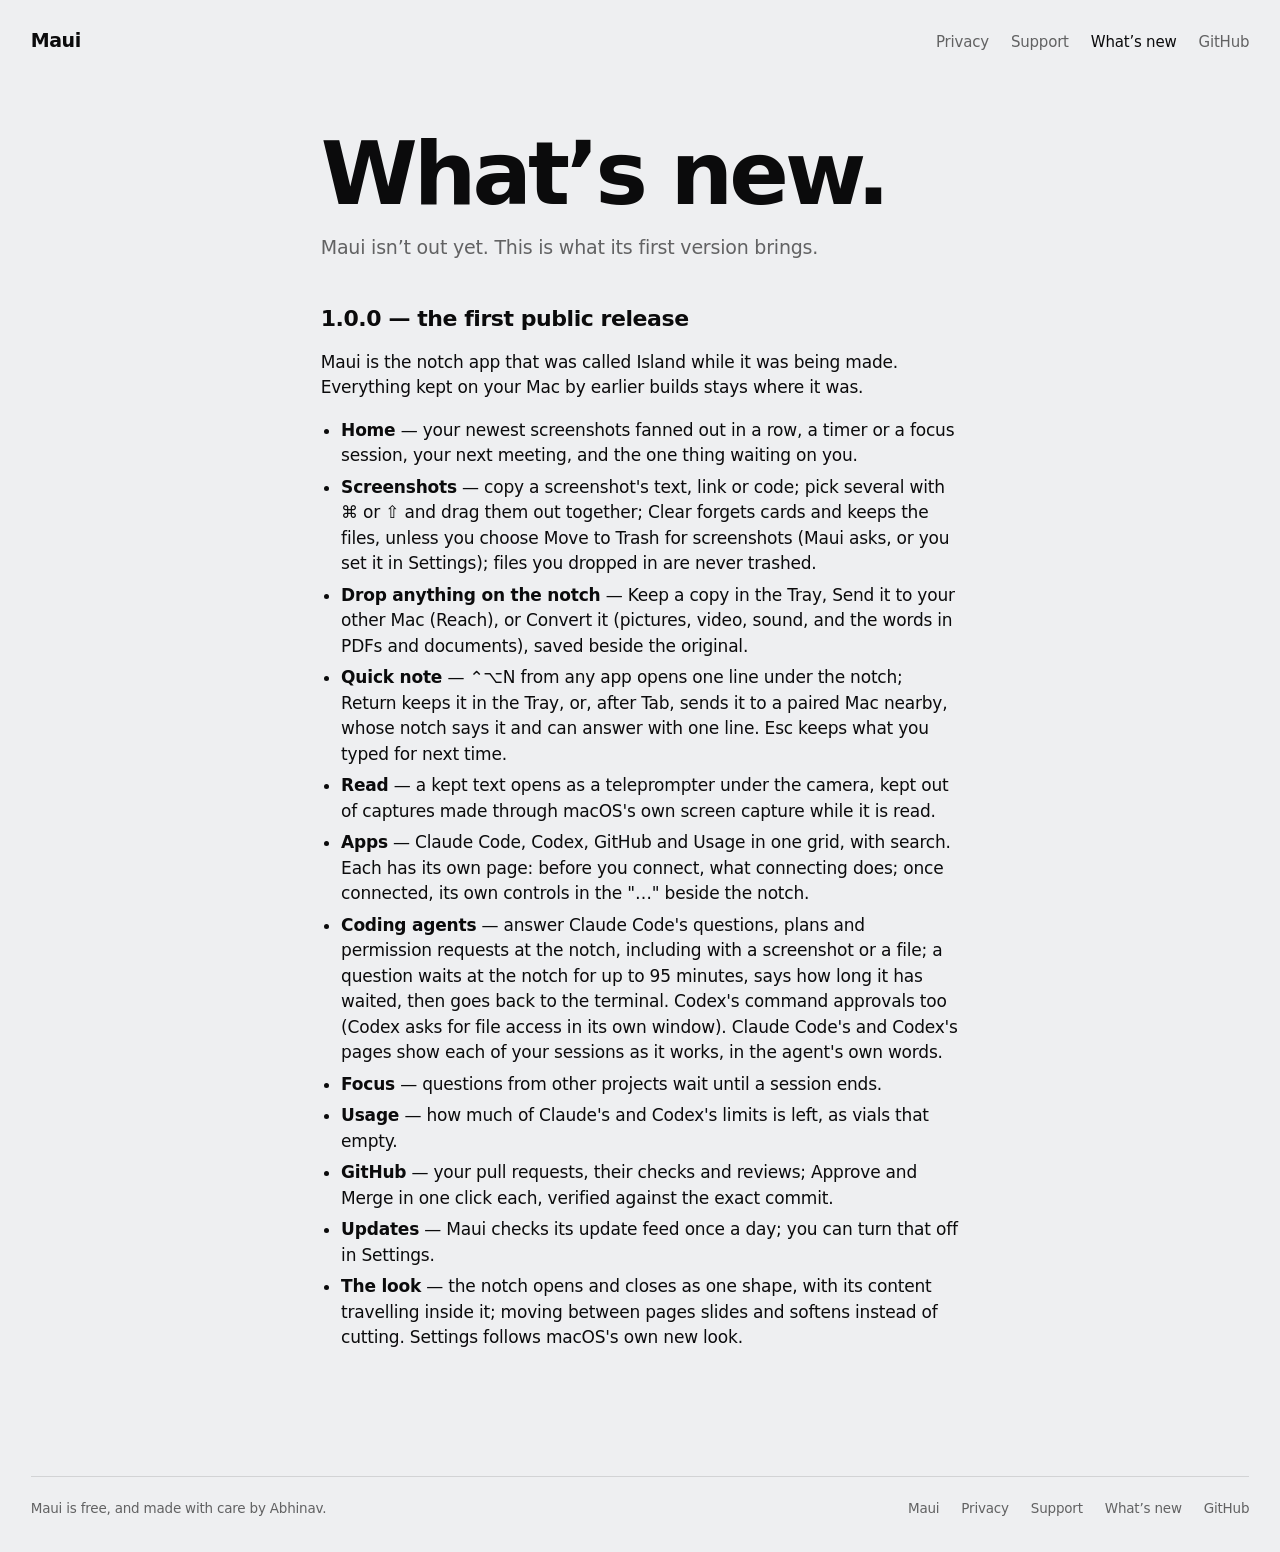
==== docs/changelog.html @ 2c3c177f "The site, before the first release Rendered by script/render_prelaunch_site.sh from heyabhinavhere/i" ====
<!doctype html>
<html lang="en">
<head>
<meta charset="utf-8">
<meta name="viewport" content="width=device-width, initial-scale=1">
<title>What’s new — Maui</title>
<meta name="description" content="What changed in each version of Maui, the free app for your Mac’s notch.">
<link rel="canonical" href="https://heyabhinavhere.github.io/maui/changelog.html">
<meta name="theme-color" content="#eeeff1">
<meta name="color-scheme" content="light">
<meta property="og:type" content="website">
<meta property="og:site_name" content="Maui">
<meta property="og:url" content="https://heyabhinavhere.github.io/maui/changelog.html">
<meta property="og:title" content="What’s new — Maui">
<meta property="og:description" content="What changed in each version of Maui, the free app for your Mac’s notch.">
<meta property="og:image" content="https://heyabhinavhere.github.io/maui/og.png">
<meta name="twitter:card" content="summary_large_image">
<link rel="icon" type="image/png" sizes="32x32" href="favicon-32.png">
<link rel="icon" type="image/png" sizes="64x64" href="favicon-64.png">
<link rel="apple-touch-icon" href="apple-touch-icon.png">
<link rel="stylesheet" href="style.css">
</head>
<body>
<header class="bar">
  <a class="mark" href="./">Maui</a>
  <nav class="links" aria-label="Site"><a href="privacy.html">Privacy</a><a href="support.html">Support</a><a href="changelog.html" aria-current="page">What’s new</a><a href="https://github.com/heyabhinavhere/maui">GitHub</a></nav>
</header>
<main class="prose">
<h1>What’s new.</h1>
<p class="lede">Maui isn’t out yet. This is what its first version brings.</p>
<h2>1.0.0 — the first public release</h2>
<p>Maui is the notch app that was called Island while it was being made. Everything kept on your Mac by earlier builds stays where it was.</p>
<ul>
<li><b>Home</b> — your newest screenshots fanned out in a row, a timer or a focus session, your next meeting, and the one thing waiting on you.</li>
<li><b>Screenshots</b> — copy a screenshot&#x27;s text, link or code; pick several with ⌘ or ⇧ and drag them out together; Clear forgets cards and keeps the files, unless you choose Move to Trash for screenshots (Maui asks, or you set it in Settings); files you dropped in are never trashed.</li>
<li><b>Drop anything on the notch</b> — Keep a copy in the Tray, Send it to your other Mac (Reach), or Convert it (pictures, video, sound, and the words in PDFs and documents), saved beside the original.</li>
<li><b>Quick note</b> — ⌃⌥N from any app opens one line under the notch; Return keeps it in the Tray, or, after Tab, sends it to a paired Mac nearby, whose notch says it and can answer with one line. Esc keeps what you typed for next time.</li>
<li><b>Read</b> — a kept text opens as a teleprompter under the camera, kept out of captures made through macOS&#x27;s own screen capture while it is read.</li>
<li><b>Apps</b> — Claude Code, Codex, GitHub and Usage in one grid, with search. Each has its own page: before you connect, what connecting does; once connected, its own controls in the &quot;…&quot; beside the notch.</li>
<li><b>Coding agents</b> — answer Claude Code&#x27;s questions, plans and permission requests at the notch, including with a screenshot or a file; a question waits at the notch for up to 95 minutes, says how long it has waited, then goes back to the terminal. Codex&#x27;s command approvals too (Codex asks for file access in its own window). Claude Code&#x27;s and Codex&#x27;s pages show each of your sessions as it works, in the agent&#x27;s own words.</li>
<li><b>Focus</b> — questions from other projects wait until a session ends.</li>
<li><b>Usage</b> — how much of Claude&#x27;s and Codex&#x27;s limits is left, as vials that empty.</li>
<li><b>GitHub</b> — your pull requests, their checks and reviews; Approve and Merge in one click each, verified against the exact commit.</li>
<li><b>Updates</b> — Maui checks its update feed once a day; you can turn that off in Settings.</li>
<li><b>The look</b> — the notch opens and closes as one shape, with its content travelling inside it; moving between pages slides and softens instead of cutting. Settings follows macOS&#x27;s own new look.</li>
</ul>
</main>
<footer class="foot">
  <p>Maui is free, and made with care by Abhinav.</p>
  <nav aria-label="Footer"><a href="./">Maui</a><a href="privacy.html">Privacy</a><a href="support.html">Support</a><a href="changelog.html">What’s new</a><a href="https://github.com/heyabhinavhere/maui">GitHub</a></nav>
</footer>
</body>
</html>
---- docs/style.css ----
/* MAUI'S SITE — what every page shares: the grey ground, the type, the bar at the top, the footer, and the plain
   reading pages (privacy, support, what's new). The home page's posters add assets/home.css. */
:root {
  color-scheme: light;
  --bone: #eeeff1;
  --ink: #0b0b0c;
  --soft: rgba(11, 11, 12, .62);    /* 5.3:1 on the ground (WCAG AA) */
  --faint: rgba(11, 11, 12, .5);     /* the posters' counters and arrows */
  --line: rgba(11, 11, 12, .12);
  --chip: rgba(11, 11, 12, .055);
  --m: clamp(20px, 2.4vw, 40px);
  --sys: -apple-system, BlinkMacSystemFont, "SF Pro Text", "Helvetica Neue", system-ui, sans-serif;
  --disp: -apple-system, BlinkMacSystemFont, "SF Pro Display", "Helvetica Neue", system-ui, sans-serif;
  --mono: ui-monospace, "SF Mono", Menlo, monospace;
}
* { box-sizing: border-box; }
html { -webkit-text-size-adjust: 100%; }
body { margin: 0; background: var(--bone); color: var(--ink); font: 400 17px/1.5 var(--sys); letter-spacing: -.012em; -webkit-font-smoothing: antialiased; }
a { color: inherit; }
::selection { background: var(--ink); color: var(--bone); }
:focus-visible { outline: 2px solid var(--ink); outline-offset: 3px; border-radius: 6px; }
img, video { max-width: 100%; }
kbd { font: 500 .88em/1 var(--sys); padding: 1px 5px; border-radius: 5px; box-shadow: inset 0 0 0 1px currentColor; }
code { font: .82em var(--mono); background: var(--chip); padding: 2px 6px; border-radius: 6px; }

/* the way past the posters, for the keyboard */
.skip { position: absolute; z-index: 20; left: var(--m); top: -60px; padding: 10px 16px; border-radius: 999px; background: var(--ink); color: var(--bone); text-decoration: none; font-weight: 600; }
.skip:focus { top: var(--m); }

/* the bar: the wordmark on the left, where to go on the right */
.bar { display: flex; align-items: baseline; justify-content: space-between; gap: 24px; padding: var(--m); }
.mark { font: 650 19px/1 var(--disp); letter-spacing: -.022em; text-decoration: none; }
.links { display: flex; flex-wrap: wrap; gap: 6px 22px; font: 500 15px/1 var(--sys); }
.links a { text-decoration: none; color: var(--soft); }
.links a:hover, .links a[aria-current="page"] { color: var(--ink); }

/* the one button */
.pill { display: inline-flex; width: max-content; align-items: center; gap: 10px; padding: 12px 20px 12px 14px; border-radius: 999px; background: var(--ink); color: var(--bone); text-decoration: none; font: 600 15px/1 var(--sys); letter-spacing: -.01em; transition: transform .3s cubic-bezier(.3, 1.4, .4, 1); }
.pill:hover { transform: scale(1.03); }
/* before the first release the button's place says so, quietly, and is not a button */
.pill.soon { padding-left: 20px; background: var(--chip); color: var(--soft); cursor: default; }
.pill.soon:hover { transform: none; }
.pill svg { width: 18px; height: 18px; fill: none; stroke: currentColor; stroke-width: 2; stroke-linecap: round; stroke-linejoin: round; }

/* the reading pages */
.prose { max-width: 700px; margin: 0 auto; padding: 6vh var(--m) 12vh; }
.prose h1 { margin: 0 0 18px; font: 800 clamp(48px, 9vw, 88px)/.9 var(--disp); letter-spacing: -.045em; }
.prose h2 { margin: 44px 0 10px; font: 650 22px/1.25 var(--disp); letter-spacing: -.02em; }
.prose p, .prose li { color: var(--ink); }
.prose .lede { font-size: 19px; color: var(--soft); }
.soft { color: var(--soft); }
.prose ul, .prose ol { padding-left: 1.2em; }
.prose li { margin: 6px 0; }
.prose table { width: 100%; border-collapse: collapse; font-size: 15px; }
.prose th, .prose td { text-align: left; vertical-align: top; padding: 10px 8px 10px 0; border-top: 1px solid var(--line); }
.prose th { font-weight: 600; }
.prose code { word-break: break-word; }

/* the foot of every page */
.foot { display: flex; flex-wrap: wrap; justify-content: space-between; gap: 16px 28px; margin: 0 var(--m); padding: 22px 0 34px; border-top: 1px solid var(--line); font: 400 13.5px/1.4 var(--sys); color: var(--soft); }
.foot p { margin: 0; }
.foot nav { display: flex; flex-wrap: wrap; gap: 8px 22px; }
.foot a { text-decoration: none; }
.foot a:hover { color: var(--ink); }

@media (prefers-reduced-motion: reduce) {
  .pill { transition: none; }
}
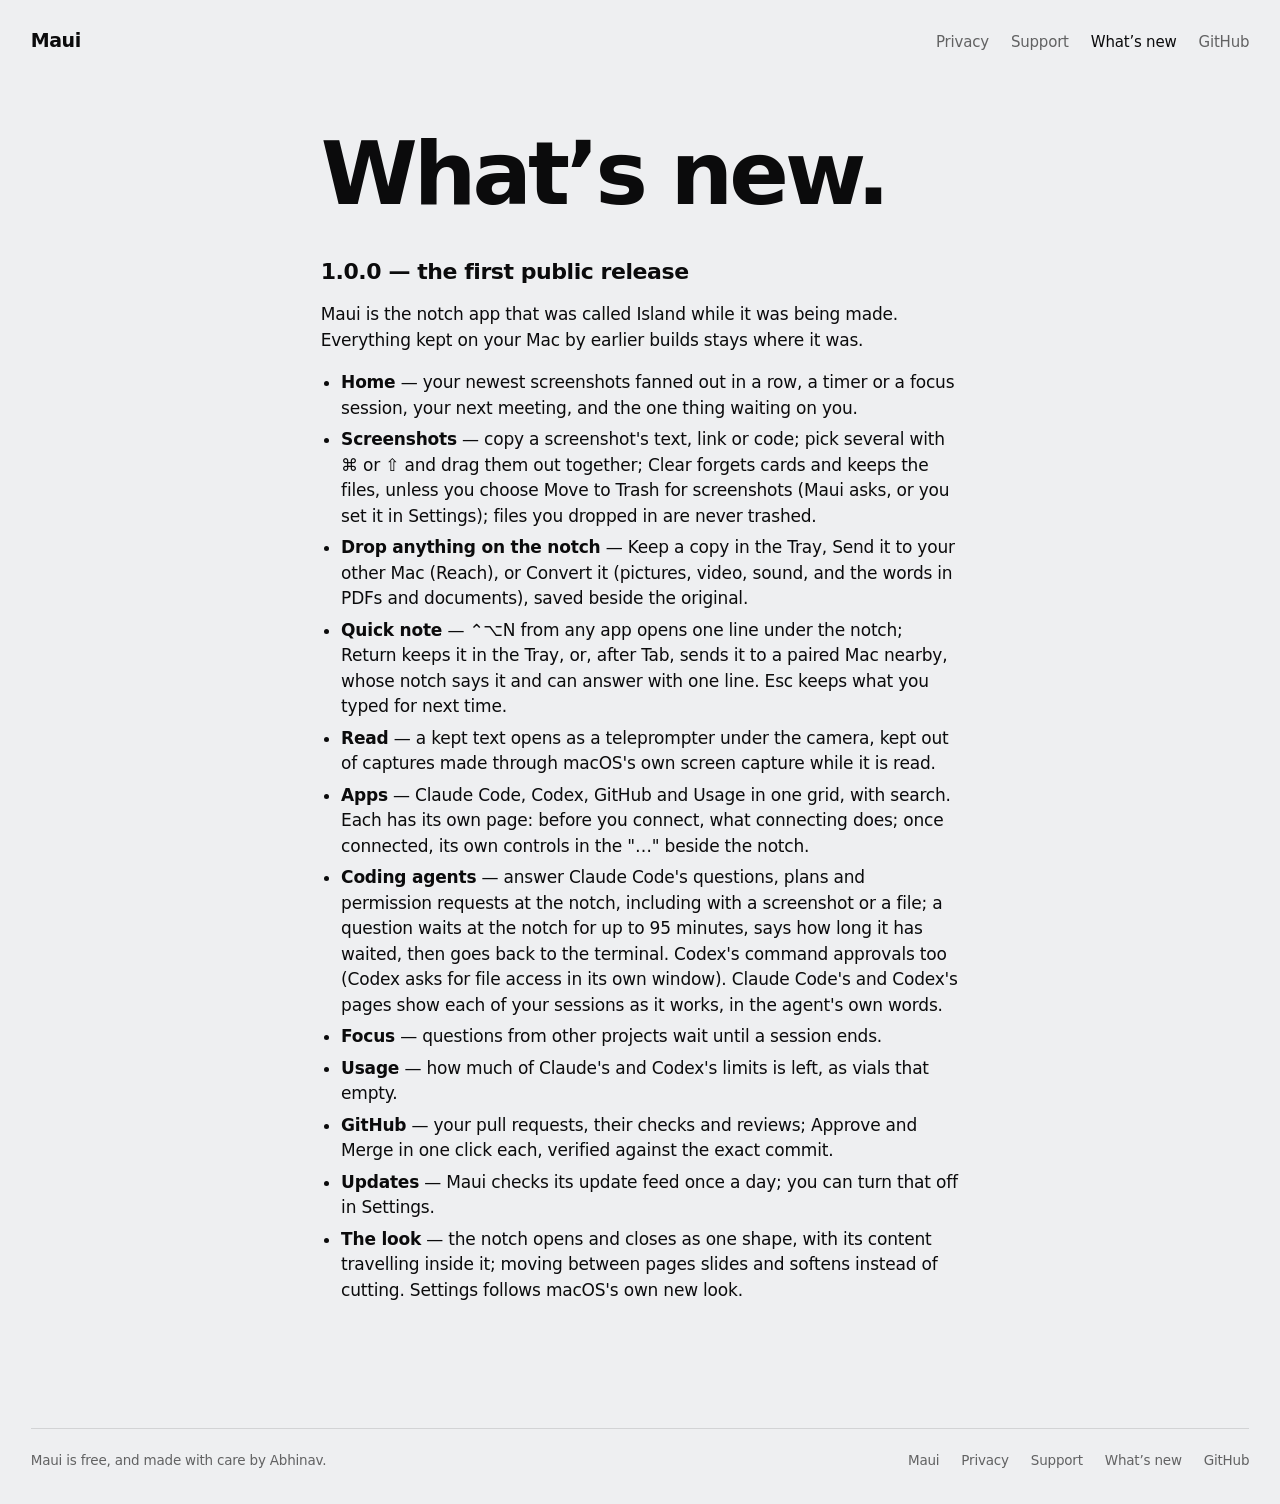
==== commit 357199fb: "Maui 1.0.0: the site with its download, the Homebrew cask and the Claude Code plugin" ====
--- a/docs/changelog.html
+++ b/docs/changelog.html
@@ -27,7 +27,6 @@
 </header>
 <main class="prose">
 <h1>What’s new.</h1>
-<p class="lede">Maui isn’t out yet. This is what its first version brings.</p>
 <h2>1.0.0 — the first public release</h2>
 <p>Maui is the notch app that was called Island while it was being made. Everything kept on your Mac by earlier builds stays where it was.</p>
 <ul>
